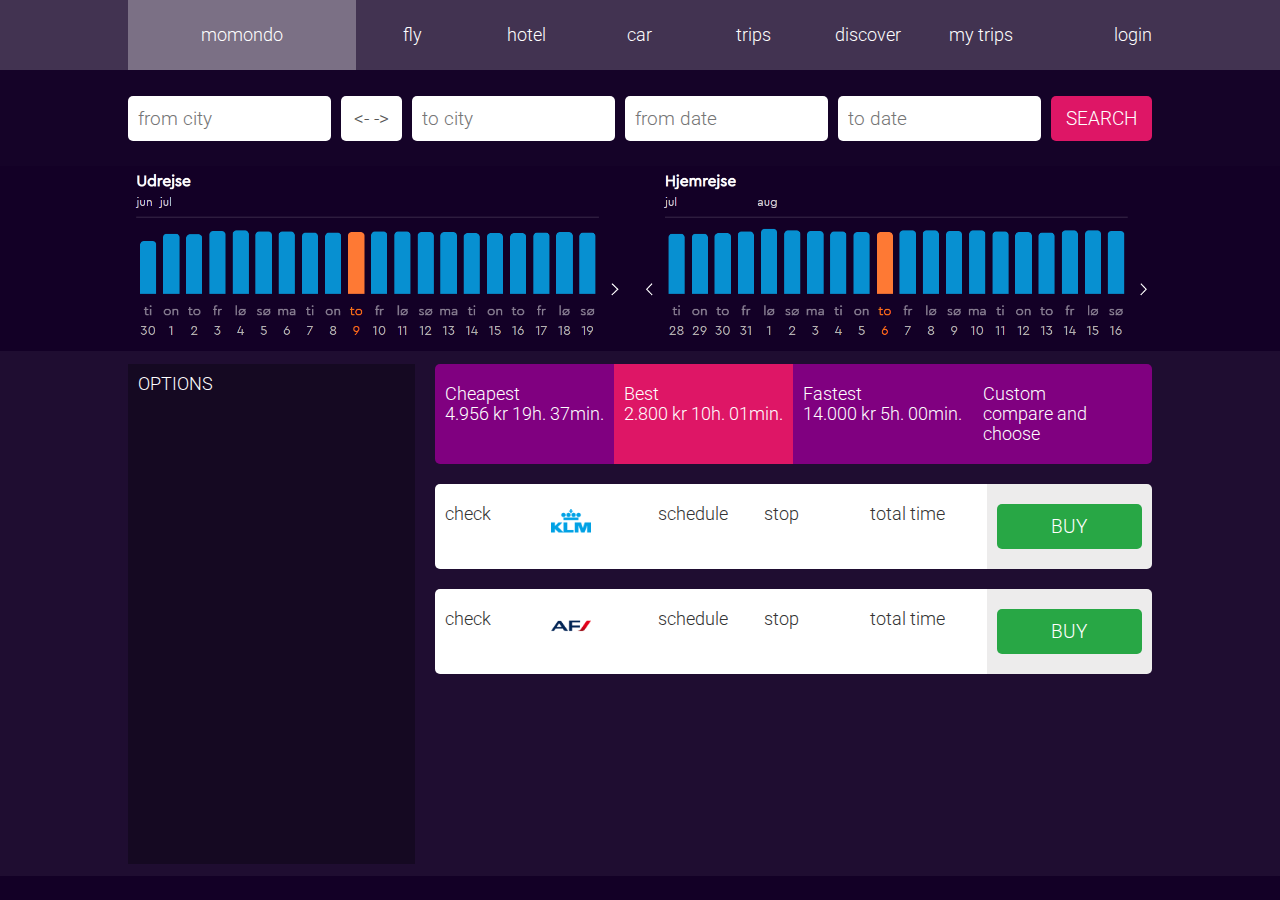
==== momondo-v1/index.html @ f618792a "momondo-v1" ====
<!DOCTYPE html>
<html lang="en">
<head>
  <meta charset="UTF-8">
  <meta name="viewport" content="width=device-width, initial-scale=1.0">
  <link href="https://fonts.googleapis.com/css?family=Roboto:300,400&display=swap" rel="stylesheet">
  <link rel="stylesheet" href="app.css">
  <title>MOMONDO</title>
</head>
<body>
  
  <nav>
    <a class="active" href="index.php">momondo</a>
    <a href="">fly</a>
    <a href="">hotel</a>
    <a href="">car</a>
    <a href="">trips</a>
    <a href="">discover</a>
    <a href="">my trips</a>
    <a href="">login</a>
  </nav>

  <section id="search">
    <input type="text" placeholder="from city">
    <button>&lt;- -&gt;</button>
    <input type="text" placeholder="to city">
    <input type="text" placeholder="from date">
    <input type="text" placeholder="to date">
    <button id="btnSearch">SEARCH</button>
  </section>

  <section id="temporal">
    <img src="temporal.png">
  </section>

  <main>
    <div id="options">OPTIONS</div>
    <div id="results">

      <div id="price-options">
        <div>
          Cheapest
          <p>4.956 kr 19h. 37min.</p>
        </div>
        <div class="active">
          Best
          <p>2.800 kr 10h. 01min.</p>
        </div>
        <div>
          Fastest
          <p>14.000 kr 5h. 00min.</p>
        </div>
        <div>
          Custom
          <p>compare and choose</p>
        </div>
      </div>

      <div id="flights">

        <div id="flight">
          <div id="flight-route">
            <div>check</div>
            <div>
              <img class="airline-icon" src="KL.png">
            </div>
            <div>schedule</div>
            <div>stop</div>
            <div>total time</div>
          </div>
          <div id="flight-buy">
            <button>BUY</button>
          </div>
        </div>

        <div id="flight">
          <div id="flight-route">
            <div>check</div>
            <div>
              <img class="airline-icon" src="AF.png">
            </div>
            <div>schedule</div>
            <div>stop</div>
            <div>total time</div>
          </div>
          <div id="flight-buy">
            <button>BUY</button>
          </div>
        </div>



      </div>



    </div>
  </main>

</body>
</html>
---- momondo-v1/app.css ----
*{
  padding: 0; margin: 0; box-sizing: border-box;
}
body{
  width: 100vw;
  height: 100vh;
  overflow: hidden;
  overflow-y: scroll;
  background-color: #130026;
  font-family: 'Roboto', sans-serif;
  font-weight: 300;
  font-size: 110%;
}
a{
  color: white;
  text-decoration: none;
}
input, button{
  width: 100%;
  height: 45px;
  border: none;
  outline: none;
  border-radius: 5px;
  font-family: 'Roboto', sans-serif;
  font-size: 110%;
  font-weight: 300;
}
input{
  padding-left: 10px;
}




nav{
  display: grid;
  grid-template-columns: 20fr 10fr 10fr 10fr 10fr 10fr 10fr 10fr;
  width: 100%;
  height: 70px;
  padding: 0px 10%;
  margin: auto;
  background-color: rgba(255, 255, 255, 0.2);
}
nav > a{
  display: grid;
  justify-content: center;
  align-content: center;
  color: white;
}
nav > a.active{
  background-color: rgba(255, 255, 255, 0.3);
}
nav a:last-child{
  justify-self: right;
}

/*##############################*/
#search{
  display: grid;
  grid-template-columns: 10fr 3fr 10fr 10fr 10fr 5fr;
  grid-column-gap: 10px;
  width: 100%;
  color: white;
  padding: 2% 10%;
  background-color: rgba(255, 255, 255, 0.01);
}
#search :nth-child(2){
  color: #555;
  background-color: white;
}
#btnSearch{
  color: white;
  background-color: rgba(222, 22, 102, 1);
}
/*##############################*/
section#temporal{
  width: 100%;
  padding: 0% 10%;
}
section#temporal img{
  width: 100%;
}
/*##############################*/
main{
  display: grid;
  grid-template-columns: 20fr 50fr;
  grid-column-gap: 20px;
  width: 100%;
  padding: 1% 10%;
  color: white;
  background-color: rgba(255, 255, 255, 0.05);
}
#options{
  height: 500px;
  padding: 10px;
  background-color: rgba(0, 0, 0, 0.3);
}
/*##############################*/
#results #price-options{
  display: grid;
  grid-template-columns: 10fr 10fr 10fr 10fr;
  width: 100%;
  background-color: purple;
  border-radius: 5px;
}
#results #price-options > div{
  padding: 20px 10px;
}
#results #price-options > div.active{
  background-color: rgba(222, 22, 102, 1);
}
#flights{
  display: grid;
  grid-template-rows: 1fr;
  grid-row-gap: 20px;
  margin-top: 20px;
}
#flight{
  display: grid;
  grid-template-columns: 50fr 15fr;
  width: 100%;
  border-radius: 5px;
  overflow: hidden;
}

#flight-route{
  display: grid;
  grid-template-columns: 10fr 10fr 10fr 10fr 10fr;
  color: #333;
  padding: 20px 10px 20px 10px;
  background-color: white;
}
#flight-buy{
  padding: 20px 10px 20px 10px;
  background-color: #EDECEC;
}
#flight-buy button{
  color: white;
  background-color:rgba(40, 167, 69, 1);
}
.airline-icon{
  width: 40px;
}
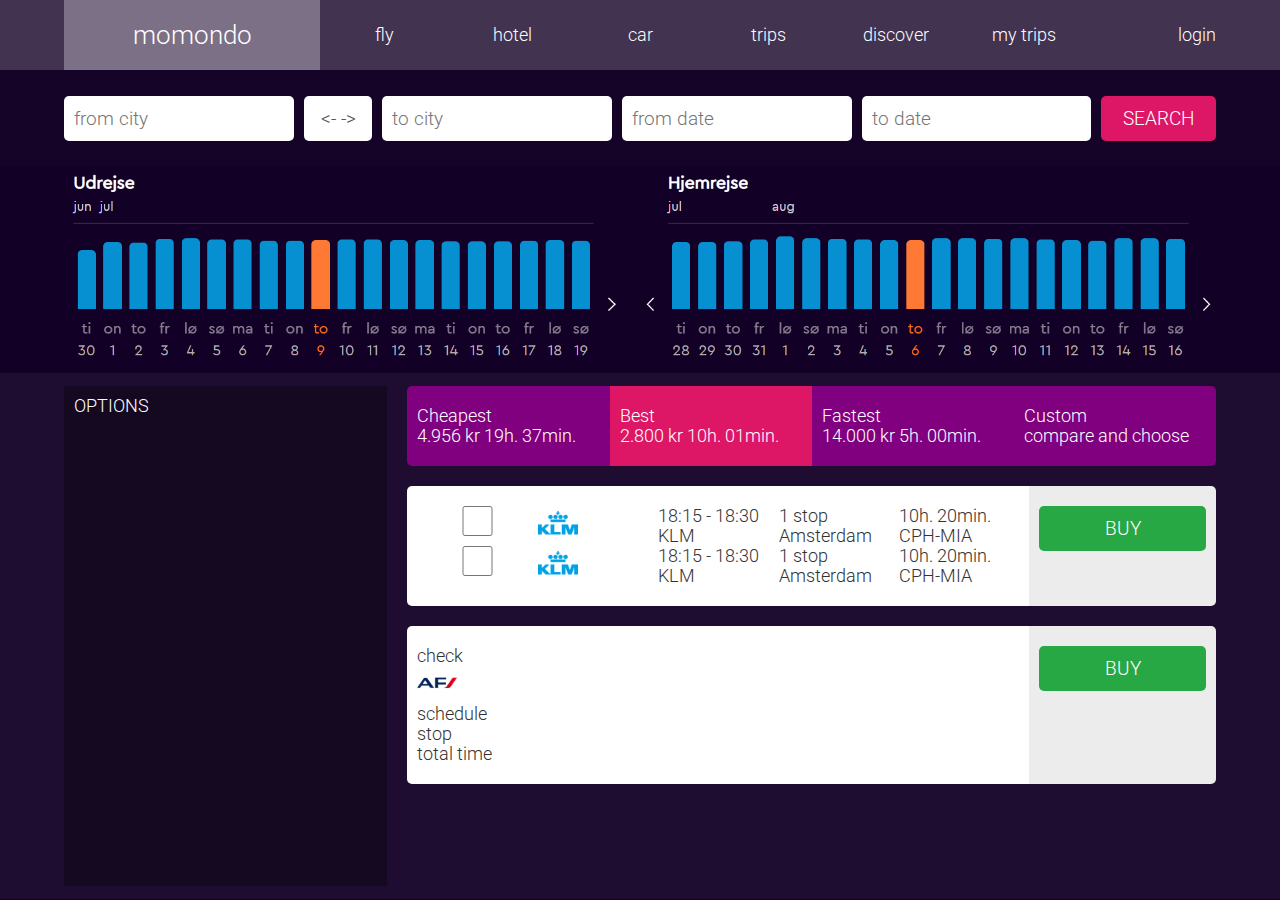
==== commit 210eb534: "changes to css" ====
--- a/momondo-v1/index.html
+++ b/momondo-v1/index.html
@@ -10,7 +10,7 @@
 <body>
   
   <nav>
-    <a class="active" href="index.php">momondo</a>
+    <a class="active" href="index.php" id="logo">momondo</a>
     <a href="">fly</a>
     <a href="">hotel</a>
     <a href="">car</a>
@@ -60,13 +60,46 @@
 
         <div id="flight">
           <div id="flight-route">
-            <div>check</div>
-            <div>
-              <img class="airline-icon" src="KL.png">
+            <div class="row">
+              <div>
+                <input type="checkbox">
+              </div>
+              <div>
+                <img class="airline-icon" src="KL.png">
+              </div>
+              <div>
+                18:15 - 18:30
+                <p>KLM</p>              
+              </div>
+              <div>
+                1 stop
+                <p>Amsterdam</p>
+              </div>
+              <div>
+                10h. 20min.
+                <p>CPH-MIA</p>
+              </div>
             </div>
-            <div>schedule</div>
-            <div>stop</div>
-            <div>total time</div>
+            <div class="row">
+              <div>
+                <input type="checkbox">
+              </div>
+              <div>
+                <img class="airline-icon" src="KL.png">
+              </div>
+              <div>
+                18:15 - 18:30
+                <p>KLM</p>              
+              </div>
+              <div>
+                1 stop
+                <p>Amsterdam</p>
+              </div>
+              <div>
+                10h. 20min.
+                <p>CPH-MIA</p>
+              </div>
+            </div>            
           </div>
           <div id="flight-buy">
             <button>BUY</button>
--- a/momondo-v1/app.css
+++ b/momondo-v1/app.css
@@ -2,7 +2,7 @@
   padding: 0; margin: 0; box-sizing: border-box;
 }
 body{
-  width: 100vw;
+  width: 100%;
   height: 100vh;
   overflow: hidden;
   overflow-y: scroll;
@@ -28,6 +28,9 @@
 input{
   padding-left: 10px;
 }
+input[type=checkbox]{
+  height: 30px;
+}
 
 
 
@@ -37,9 +40,13 @@
   grid-template-columns: 20fr 10fr 10fr 10fr 10fr 10fr 10fr 10fr;
   width: 100%;
   height: 70px;
-  padding: 0px 10%;
+  padding: 0px 5%;
   margin: auto;
   background-color: rgba(255, 255, 255, 0.2);
+}
+nav #logo{
+  font-size: 150%;
+  font-weight: 300;
 }
 nav > a{
   display: grid;
@@ -61,7 +68,7 @@
   grid-column-gap: 10px;
   width: 100%;
   color: white;
-  padding: 2% 10%;
+  padding: 2% 5%;
   background-color: rgba(255, 255, 255, 0.01);
 }
 #search :nth-child(2){
@@ -75,7 +82,7 @@
 /*##############################*/
 section#temporal{
   width: 100%;
-  padding: 0% 10%;
+  padding: 0% 5%;
 }
 section#temporal img{
   width: 100%;
@@ -86,7 +93,7 @@
   grid-template-columns: 20fr 50fr;
   grid-column-gap: 20px;
   width: 100%;
-  padding: 1% 10%;
+  padding: 1% 5%;
   color: white;
   background-color: rgba(255, 255, 255, 0.05);
 }
@@ -124,8 +131,8 @@
 }
 
 #flight-route{
-  display: grid;
-  grid-template-columns: 10fr 10fr 10fr 10fr 10fr;
+  /* display: grid; */
+  /* grid-template-columns: 10fr 10fr 10fr 10fr 10fr; */
   color: #333;
   padding: 20px 10px 20px 10px;
   background-color: white;
@@ -138,6 +145,12 @@
   color: white;
   background-color:rgba(40, 167, 69, 1);
 }
+#flight-route .row{
+  display: grid;
+  grid-template-columns: 10fr 10fr 10fr 10fr 10fr;
+}
+
+
 .airline-icon{
   width: 40px;
 }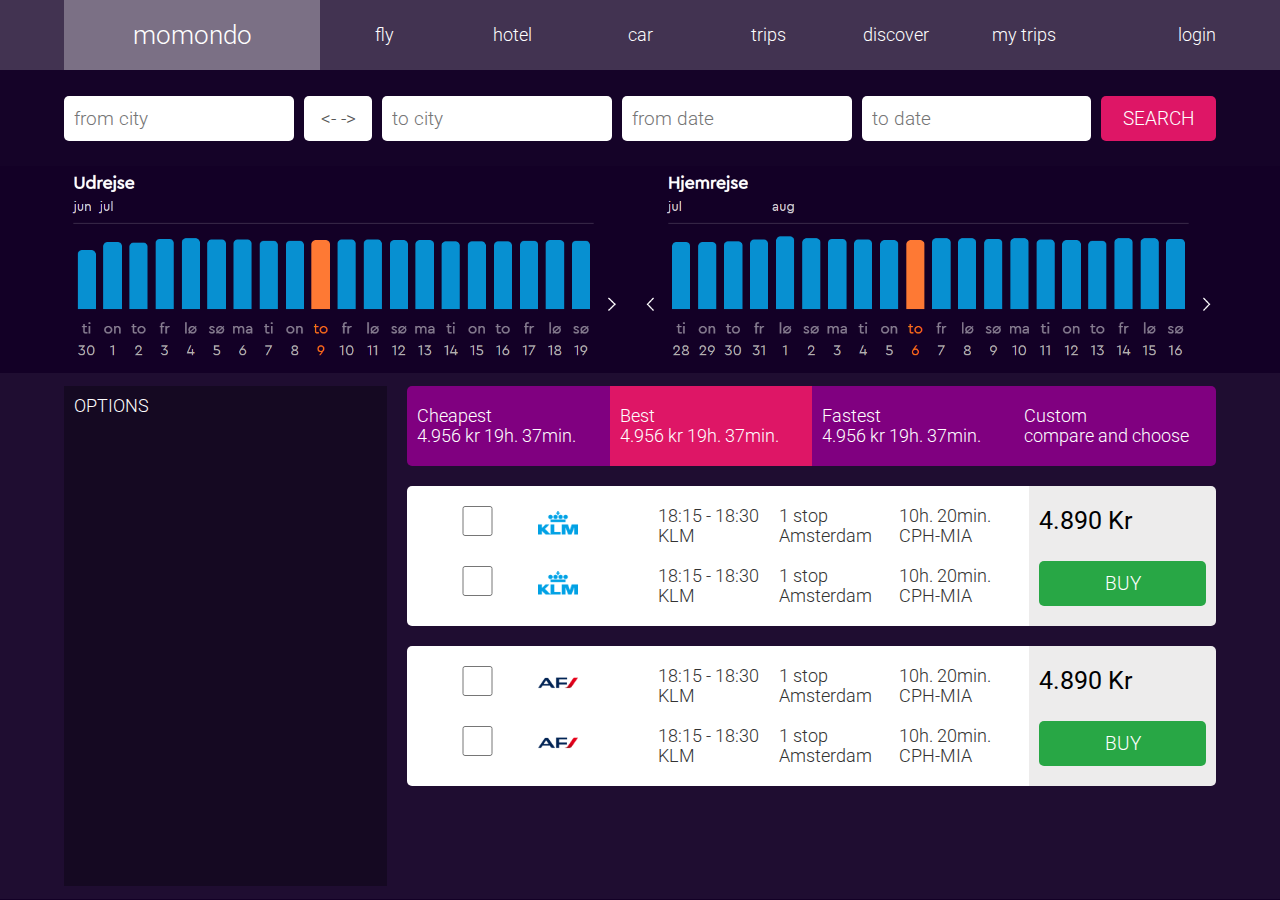
==== commit 3524ea91: "changes to html and css" ====
--- a/momondo-v1/index.html
+++ b/momondo-v1/index.html
@@ -38,17 +38,26 @@
     <div id="results">
 
       <div id="price-options">
-        <div>
+        <div id="cheapest">
           Cheapest
-          <p>4.956 kr 19h. 37min.</p>
+          <p>
+            <span class="price">4.956 kr</span>
+            <span class="time">19h. 37min.</span>
+          </p>
         </div>
-        <div class="active">
+        <div id="best" class="active">
           Best
-          <p>2.800 kr 10h. 01min.</p>
+          <p>
+            <span class="price">4.956 kr</span>
+            <span class="time">19h. 37min.</span>
+          </p>
         </div>
-        <div>
+        <div id="fastest">
           Fastest
-          <p>14.000 kr 5h. 00min.</p>
+          <p>
+            <span class="price">4.956 kr</span>
+            <span class="time">19h. 37min.</span>
+          </p>
         </div>
         <div>
           Custom
@@ -102,21 +111,56 @@
             </div>            
           </div>
           <div id="flight-buy">
+            <div>4.890 Kr</div>
             <button>BUY</button>
           </div>
         </div>
 
         <div id="flight">
           <div id="flight-route">
-            <div>check</div>
-            <div>
-              <img class="airline-icon" src="AF.png">
+            <div class="row">
+              <div>
+                <input type="checkbox">
+              </div>
+              <div>
+                <img class="airline-icon" src="AF.png">
+              </div>
+              <div>
+                18:15 - 18:30
+                <p>KLM</p>              
+              </div>
+              <div>
+                1 stop
+                <p>Amsterdam</p>
+              </div>
+              <div>
+                10h. 20min.
+                <p>CPH-MIA</p>
+              </div>
             </div>
-            <div>schedule</div>
-            <div>stop</div>
-            <div>total time</div>
+            <div class="row">
+              <div>
+                <input type="checkbox">
+              </div>
+              <div>
+                <img class="airline-icon" src="AF.png">
+              </div>
+              <div>
+                18:15 - 18:30
+                <p>KLM</p>              
+              </div>
+              <div>
+                1 stop
+                <p>Amsterdam</p>
+              </div>
+              <div>
+                10h. 20min.
+                <p>CPH-MIA</p>
+              </div>
+            </div>            
           </div>
           <div id="flight-buy">
+            <div>4.890 Kr</div>
             <button>BUY</button>
           </div>
         </div>
--- a/momondo-v1/app.css
+++ b/momondo-v1/app.css
@@ -131,17 +131,25 @@
 }
 
 #flight-route{
-  /* display: grid; */
-  /* grid-template-columns: 10fr 10fr 10fr 10fr 10fr; */
+  display: grid;
+  grid-template-rows: 1fr;
+  grid-row-gap: 20px;
   color: #333;
   padding: 20px 10px 20px 10px;
   background-color: white;
 }
 #flight-buy{
+  display: grid;
   padding: 20px 10px 20px 10px;
   background-color: #EDECEC;
 }
+#flight-buy > div{
+  font-size: 140%;
+  font-weight: 400;
+  color: black;
+}
 #flight-buy button{
+  align-self: flex-end;
   color: white;
   background-color:rgba(40, 167, 69, 1);
 }
